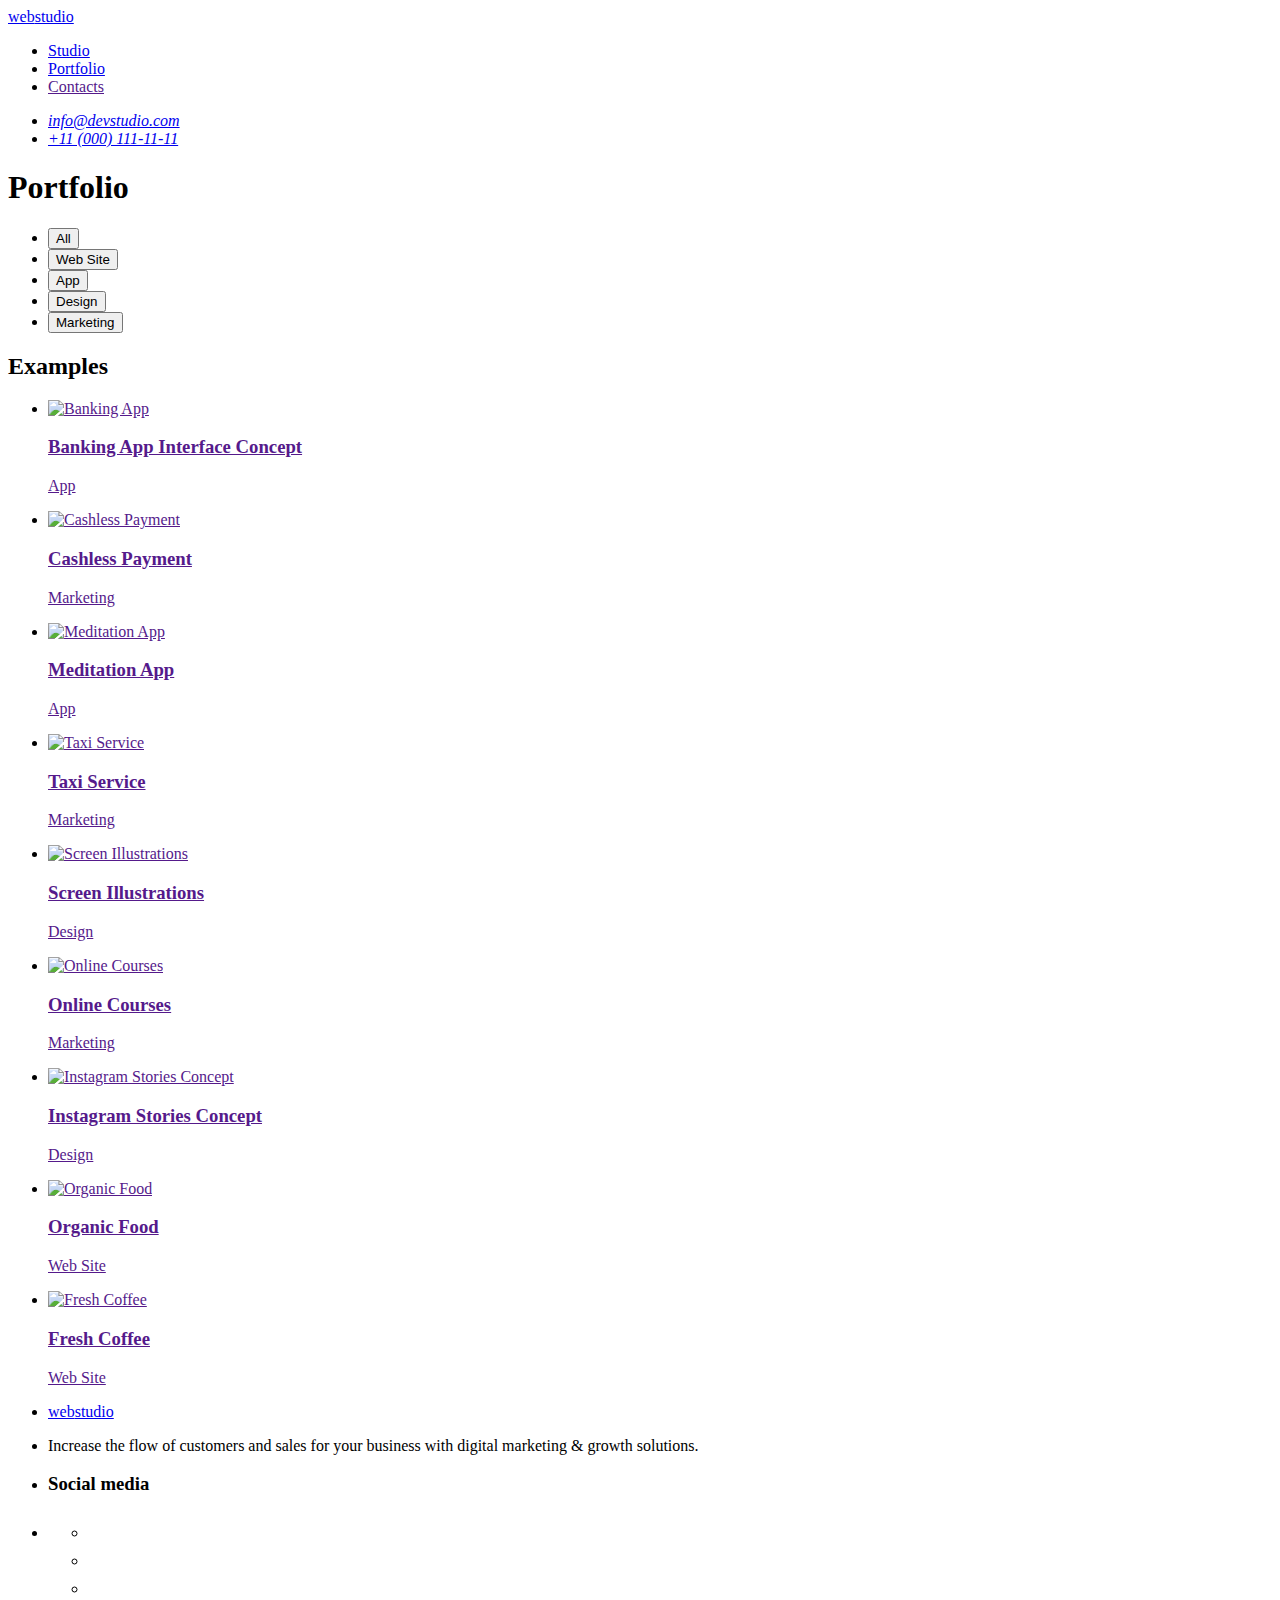
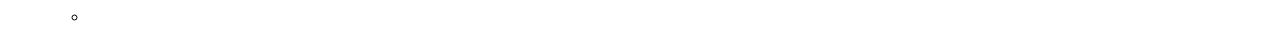
==== portfolio.html @ ac3d9eaf "update" ====
<!DOCTYPE html>
<html lang="en">

<head>
    <meta charset="UTF-8" />
    <meta http-equiv="X-UA-Compatible" content="IE=edge" />
    <meta name="viewport" content="width=device-width, initial-scale=1.0" />
    <link rel="preconnect" href="https://fonts.googleapis.com" />
    <link rel="preconnect" href="https://fonts.gstatic.com" crossorigin />
    <link
        href="https://fonts.googleapis.com/css2?family=Raleway:wght@800&family=Roboto:wght@400;500;700;900&display=swap"
        rel="stylesheet" />
    <link rel="stylesheet" href="https://cdnjs.cloudflare.com/ajax/libs/modern-normalize/1.1.0/modern-normalize.min.css"
        integrity="sha512-wpPYUAdjBVSE4KJnH1VR1HeZfpl1ub8YT/NKx4PuQ5NmX2tKuGu6U/JRp5y+Y8XG2tV+wKQpNHVUX03MfMFn9Q=="
        crossorigin="anonymous" referrerpolicy="no-referrer" />
    <link rel="stylesheet" href="./css/styles.css" />
    <title>Portfolio</title>
</head>

<body>
    <header class="header">
        <div class="container header-wrap">
            <nav class="nav">
                <a href="./index.html"><span class="logo-text">web</span><span
                        class="logo-text logo-text-right">studio</span></a>
                <ul class="nav-list">
                    <li>
                        <a class="nav-item-text" href="./index.html">Studio</a>
                    </li>
                    <li>
                        <a class="nav-item-text active" href="./portfolio.html">Portfolio</a>
                    </li>
                    <li><a class="nav-item-text" href="">Contacts</a></li>
                </ul>
            </nav>
            <address class="address">
                <ul class="address-list">
                    <li>
                        <a class="address-item-text mail-link" href="mailto:info@devstudio.com">info@devstudio.com</a>
                    </li>
                    <li>
                        <a class="address-item-text" href="tel:+110001111111">+11 (000) 111-11-11</a>
                    </li>
                </ul>
            </address>
        </div>
    </header>
    <main>
        <section class="section portfolio">
            <div class="container">
                <h1 class="visually-hidden">Portfolio</h1>
                <ul class="filters-list">
                    <li><button type="button" class="filters-btn">All</button></li>
                    <li><button type="button" class="filters-btn">Web Site</button></li>
                    <li><button type="button" class="filters-btn">App</button></li>
                    <li><button type="button" class="filters-btn">Design</button></li>
                    <li>
                        <button type="button" class="filters-btn">Marketing</button>
                    </li>
                </ul>
                <h2 class="visually-hidden">Examples</h2>
                <ul class="examples-list">
                    <li class="examples-item">
                        <a class="examples-link" href="">
                            <img src="./images/example-card-1.jpg" alt="Banking App" width="360" height="300" />
                            <div class="card-bottom">
                                <h3 class="examples-title">Banking App Interface Concept</h3>
                                <p class="examples-text">App</p>
                            </div>
                        </a>
                    </li>
                    <li class="examples-item">
                        <a class="examples-link" href="">
                            <img src="./images/example-card-2.jpg" alt="Cashless Payment" width="360" height="300" />
                            <div class="card-bottom">
                                <h3 class="examples-title">Cashless Payment</h3>
                                <p class="examples-text">Marketing</p>
                            </div>
                        </a>
                    </li>
                    <li class="examples-item">
                        <a class="examples-link" href="">
                            <img src="./images/example-card-3.jpg" alt="Meditation App" width="360" height="300" />
                            <div class="card-bottom">
                                <h3 class="examples-title">Meditation App</h3>
                                <p class="examples-text">App</p>
                            </div>
                        </a>
                    </li>
                    <li class="examples-item">
                        <a class="examples-link" href="">
                            <img src="./images/example-card-4.jpg" alt="Taxi Service" width="360" height="300" />
                            <div class="card-bottom">
                                <h3 class="examples-title">Taxi Service</h3>
                                <p class="examples-text">Marketing</p>
                            </div>
                        </a>
                    </li>
                    <li class="examples-item">
                        <a class="examples-link" href="">
                            <img src="./images/example-card-5.jpg" alt="Screen Illustrations" width="360"
                                height="300" />
                            <div class="card-bottom">
                                <h3 class="examples-title">Screen Illustrations</h3>
                                <p class="examples-text">Design</p>
                            </div>
                        </a>
                    </li>
                    <li class="examples-item">
                        <a class="examples-link" href="">
                            <img src="./images/example-card-6.jpg" alt="Online Courses" width="360" height="300" />
                            <div class="card-bottom">
                                <h3 class="examples-title">Online Courses</h3>
                                <p class="examples-text">Marketing</p>
                            </div>
                        </a>
                    </li>
                    <li class="examples-item">
                        <a class="examples-link" href="">
                            <img src="./images/example-card-7.jpg" alt="Instagram Stories Concept" width="360"
                                height="300" />
                            <div class="card-bottom">
                                <h3 class="examples-title">Instagram Stories Concept</h3>
                                <p class="examples-text">Design</p>
                            </div>
                        </a>
                    </li>
                    <li class="examples-item">
                        <a class="examples-link" href="">
                            <img src="./images/example-card-8.jpg" alt="Organic Food" width="360" height="300" />
                            <div class="card-bottom">
                                <h3 class="examples-title">Organic Food</h3>
                                <p class="examples-text">Web Site</p>
                            </div>
                        </a>
                    </li>
                    <li class="examples-item">
                        <a class="examples-link" href="">
                            <img src="./images/example-card-9.jpg" alt="Fresh Coffee" width="360" height="300" />
                            <div class="card-bottom">
                                <h3 class="examples-title">Fresh Coffee</h3>
                                <p class="examples-text">Web Site</p>
                            </div>
                        </a>
                    </li>
                </ul>
            </div>
        </section>
    </main>
    <footer class="footer">
        <div class="container footer-flex">
            <ul class="f-logo-list">
                <li>
                    <a href="./index.html" class="footer-logo"><span class="f-logo-text">web</span><span
                            class="f-logo-text f-logo-text-right">studio</span></a>
                </li>
                <li>
                    <p class="footer-text">
                        Increase the flow of customers and sales for your business with digital
                        marketing & growth solutions.
                    </p>
                </li>
            </ul>
            <ul>
                <li>
                    <h3 class="soc-title">Social media</h3>
                </li>
                <li class="f-soc">
                    <ul class="f-soc-list">
                        <li class="f-soc-item">
                            <a href="" class="f-soc-link">
                                <svg class="f-soc-icon" width="24" height="24">
                                    <use href="./images/icons.svg#icon-instagram"></use>
                                </svg>
                            </a>
                        </li>
                        <li class="f-soc-item">
                            <a href="" class="f-soc-link">
                                <svg class="f-soc-icon width=" 24" height="24"">
                    <use href=" ./images/icons.svg#icon-twitter"></use>
                                </svg>
                            </a>
                        </li>
                        <li class="f-soc-item">
                            <a href="" class="f-soc-link">
                                <svg class="f-soc-icon" width="24" height="24">
                                    <use href="./images/icons.svg#icon-facebook"></use>
                                </svg>
                            </a>
                        </li>
                        <li class="f-soc-item">
                            <a href="" class="f-soc-link">
                                <svg class="f-soc-icon" width="24" height="24">
                                    <use href="./images/icons.svg#icon-linkedin"></use>
                                </svg>
                            </a>
                        </li>
                    </ul>
                </li>
            </ul>
        </div>
    </footer>
</body>

</html>
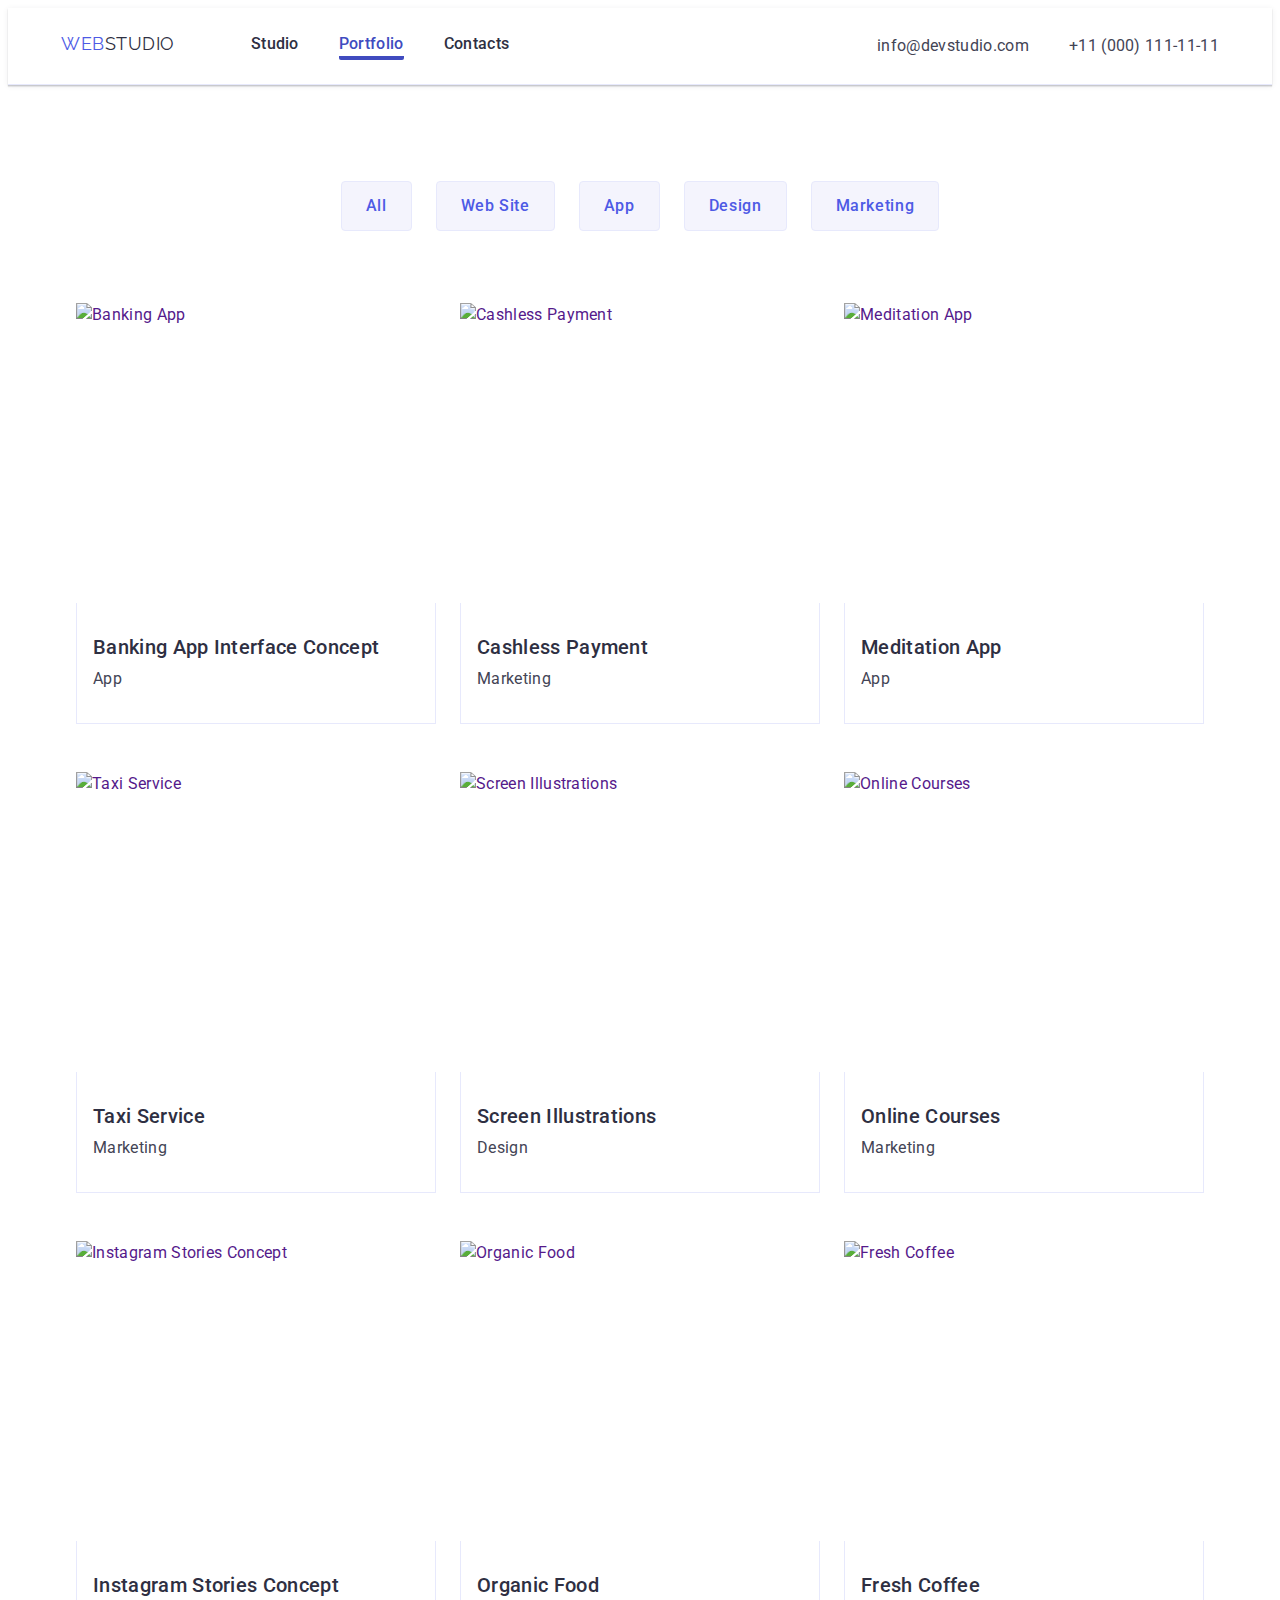
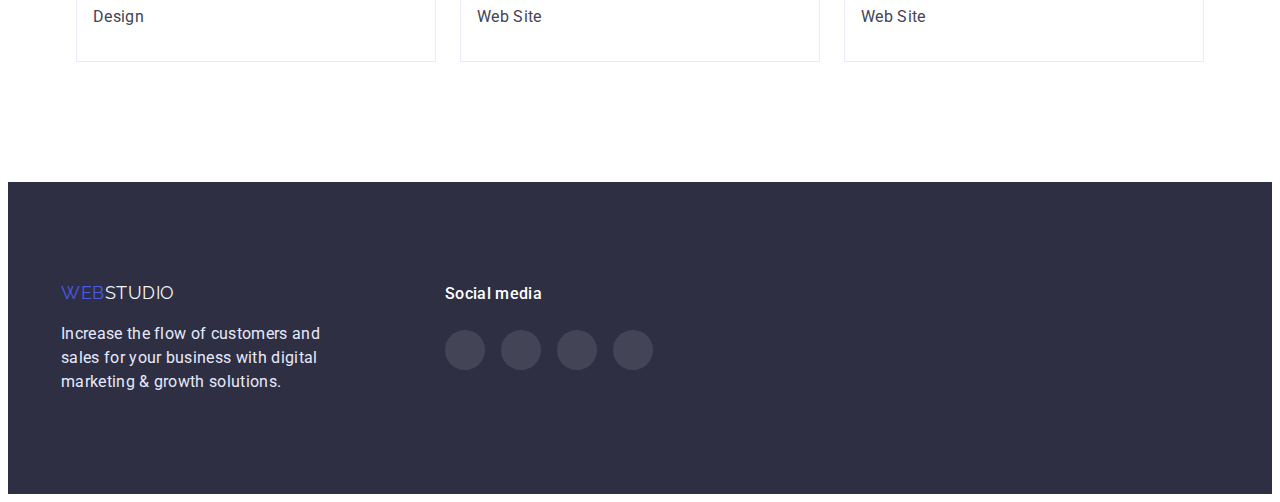
==== commit 846ecc6f: "upgrade" ====
--- a/portfolio.html
+++ b/portfolio.html
@@ -13,7 +13,7 @@
     <link rel="stylesheet" href="https://cdnjs.cloudflare.com/ajax/libs/modern-normalize/1.1.0/modern-normalize.min.css"
         integrity="sha512-wpPYUAdjBVSE4KJnH1VR1HeZfpl1ub8YT/NKx4PuQ5NmX2tKuGu6U/JRp5y+Y8XG2tV+wKQpNHVUX03MfMFn9Q=="
         crossorigin="anonymous" referrerpolicy="no-referrer" />
-    <link rel="stylesheet" href="./css/styles.css" />
+    <link rel="stylesheet" href="./css/style.css" />
     <title>Portfolio</title>
 </head>
 
@@ -170,28 +170,28 @@
                         <li class="f-soc-item">
                             <a href="" class="f-soc-link">
                                 <svg class="f-soc-icon" width="24" height="24">
-                                    <use href="./images/icons.svg#icon-instagram"></use>
+                                    <use href="./images/icons.svg#icon-instagram-2"></use>
                                 </svg>
                             </a>
                         </li>
                         <li class="f-soc-item">
                             <a href="" class="f-soc-link">
                                 <svg class="f-soc-icon width=" 24" height="24"">
-                    <use href=" ./images/icons.svg#icon-twitter"></use>
+                    <use href=" ./images/icons.svg#icon-twitter-1"></use>
                                 </svg>
                             </a>
                         </li>
                         <li class="f-soc-item">
                             <a href="" class="f-soc-link">
                                 <svg class="f-soc-icon" width="24" height="24">
-                                    <use href="./images/icons.svg#icon-facebook"></use>
+                                    <use href="./images/icons.svg#icon-facebook-1"></use>
                                 </svg>
                             </a>
                         </li>
                         <li class="f-soc-item">
                             <a href="" class="f-soc-link">
                                 <svg class="f-soc-icon" width="24" height="24">
-                                    <use href="./images/icons.svg#icon-linkedin"></use>
+                                    <use href="./images/icons.svg#icon-linkedin-1"></use>
                                 </svg>
                             </a>
                         </li>
--- a/css/style.css
+++ b/css/style.css
@@ -0,0 +1,555 @@
+/* =========RESET=========== */
+a {
+  text-decoration: none;
+  display: block;
+}
+
+p,
+h1,
+h2,
+h3,
+h4,
+h5,
+h6 {
+  margin: 0;
+}
+
+ul {
+  margin: 0;
+  padding-left: 0;
+  list-style-type: none;
+}
+
+button {
+  cursor: pointer;
+}
+
+img {
+  display: block;
+}
+
+/* ===========STYLES===================== */
+body {
+  font-family: "Roboto", "FF DIN", sans-serif;
+  color: var(--body-color);
+  line-height: 1.5;
+  letter-spacing: 0.02em;
+}
+
+:root {
+  --body-color: #434455;
+  --navy-blue: #2e2f42;
+  --white: #ffffff;
+  --ocean: #404bbf;
+  --iris: #4d5ae5;
+  --cloud: #f4f4fd;
+  --cornflower: #e7e9fc;
+  --light-slate: #8e8f99;
+  --icon-grey: rgba(255, 255, 255, 0.1);
+  --green: #31d0aa;
+}
+
+.container {
+  width: 100%;
+  max-width: 1158px;
+  padding-left: 15px;
+  padding-right: 15px;
+  margin: 0 auto;
+  /* outline: 2px solid red; */
+}
+
+.section {
+  padding-top: 120px;
+  padding-bottom: 120px;
+}
+
+/* --------HEADER--------- */
+.header {
+  padding-top: 24px;
+  padding-bottom: 24px;
+  border-bottom: 1px solid var(--cornflower);
+  box-shadow: 0px 2px 1px rgba(46, 47, 66, 0.08),
+    0px 1px 1px rgba(46, 47, 66, 0.16), 0px 1px 6px rgba(46, 47, 66, 0.08);
+}
+
+.header-wrap {
+  display: flex;
+  flex-wrap: wrap;
+  align-items: center;
+}
+
+.logo-text {
+  font-family: "Raleway", sans-serif;
+  font-size: 18px;
+  line-height: 1.33;
+  letter-spacing: 0.03em;
+  color: var(--iris);
+  text-transform: uppercase;
+}
+
+.logo-text-right {
+  color: var(--navy-blue);
+}
+
+.nav {
+  display: flex;
+  gap: 76px;
+  flex-grow: 1;
+}
+
+.nav-list {
+  display: flex;
+  gap: 40px;
+}
+
+.nav-item-text {
+  font-weight: 500;
+  color: var(--navy-blue);
+}
+
+.nav-item-text:hover {
+  color: var(--ocean);
+}
+
+.nav-item-text:focus {
+  color: var(--ocean);
+}
+
+.nav-item-text:active,
+.active {
+  color: var(--ocean);
+  border-bottom: 4px solid var(--ocean);
+  border-radius: 2px;
+}
+
+.address {
+  flex-grow: 1;
+}
+
+.address-list {
+  font-style: normal;
+  display: flex;
+  gap: 40px;
+  justify-content: end;
+}
+
+.mail-link:hover {
+  color: var(--ocean);
+}
+
+.mail-link:focus {
+  color: var(--ocean);
+}
+
+.address-item-text {
+  color: var(--body-color);
+}
+
+/* --------HERO--------- */
+.section-hero {
+  /* background-color: var(--navy-blue); */
+  padding-top: 188px;
+  padding-bottom: 188px;
+  background-image: linear-gradient(
+      rgba(46, 47, 66, 0.7),
+      rgba(46, 47, 66, 0.7)
+    ),
+    url(../images/people-office1.jpg);
+  background-repeat: no-repeat;
+  background-position: center;
+  background-size: cover;
+  max-width: 1440px;
+  margin-left: auto;
+  margin-right: auto;
+}
+
+.hero {
+  display: flex;
+  flex-direction: column;
+  align-items: center;
+}
+
+.hero-title {
+  width: 496px;
+  font-size: 56px;
+  line-height: 1.07;
+  color: var(--white);
+  text-align: center;
+  margin-bottom: 48px;
+}
+
+.hero-btn {
+  background-color: var(--iris);
+  color: var(--white);
+  border: none;
+  border-radius: 4px;
+  box-shadow: 0px 4px 4px rgba(0, 0, 0, 0.15);
+  display: block;
+  width: 169px;
+  height: 56px;
+  padding: 16px 32px;
+}
+
+.hero-btn:hover {
+  background-color: var(--ocean);
+}
+
+/* --------OUR FEATURES--------- */
+
+.features-list {
+  display: flex;
+  gap: 24px;
+  flex-wrap: wrap;
+}
+
+.features-item {
+  width: 264px;
+}
+.icon-wraper {
+  display: block;
+  width: 264px;
+  height: 112px;
+  padding: 24px 100px;
+  background-color: var(--cloud);
+  border-radius: 4px;
+  margin-bottom: 8px;
+}
+.features-icon {
+  width: 64px;
+  height: 64px;
+}
+
+.features-title {
+  font-weight: 500;
+  font-size: 20px;
+  line-height: 1.2;
+  color: var(--navy-blue);
+  margin-bottom: 8px;
+}
+
+.features-text {
+}
+
+/* --------DOING--------- */
+.section-doing {
+  padding-top: 0;
+}
+
+.doing {
+  display: flex;
+  flex-direction: column;
+  flex-wrap: wrap;
+  align-items: center;
+}
+
+.doing-title {
+  width: 323px;
+  font-size: 36px;
+  line-height: 1.11;
+  color: var(--navy-blue);
+  text-transform: capitalize;
+  margin-bottom: 72px;
+}
+
+.doing-list {
+  display: flex;
+  flex-wrap: wrap;
+  gap: 24px;
+}
+
+.doing-image {
+  border: 1px solid var(--cornflower);
+  display: block;
+}
+
+/* --------TEAM--------- */
+.section-team {
+  background-color: var(--cloud);
+}
+
+.team {
+  display: flex;
+  flex-direction: column;
+  flex-wrap: wrap;
+  align-items: center;
+}
+
+.team-title {
+  width: 162px;
+  font-size: 36px;
+  line-height: 1.11;
+  color: var(--navy-blue);
+  text-transform: capitalize;
+  margin-bottom: 72px;
+}
+
+.team-list {
+  display: flex;
+  flex-wrap: wrap;
+  gap: 24px;
+}
+
+.team-card {
+  display: flex;
+  flex-direction: column;
+  align-items: center;
+  background: var(--white);
+  box-shadow: 0px 1px 6px rgba(46, 47, 66, 0.08),
+    0px 1px 1px rgba(46, 47, 66, 0.16), 0px 2px 1px rgba(46, 47, 66, 0.08);
+  border-radius: 0px 0px 4px 4px;
+  padding-bottom: 32px;
+}
+
+.team-name {
+  font-weight: 500;
+  font-size: 20px;
+  line-height: 1.2;
+  color: var(--navy-blue);
+  margin-top: 32px;
+  margin-bottom: 8px;
+}
+
+.card-soc-list {
+  display: flex;
+  gap: 24px;
+
+  align-items: center;
+  margin-top: 8px;
+}
+
+.card-soc-item {
+  width: 40px;
+  height: 40px;
+}
+
+.card-soc-link {
+  width: 100%;
+  height: 100%;
+  display: flex;
+  justify-content: center;
+  align-items: center;
+  border-radius: 50%;
+  background-color: var(--iris);
+}
+
+.card-soc-link:is(:hover, :focus) {
+  background-color: var(--ocean);
+}
+
+/* =============CUSTOMERS======= */
+.customers-title {
+  font-size: 36px;
+  line-height: 1.11;
+  text-transform: capitalize;
+  text-align: center;
+  color: var(--navy-blue);
+}
+
+.customers-list {
+  display: flex;
+  gap: 24px;
+  justify-content: center;
+  align-items: center;
+  margin-top: 72px;
+}
+
+.customers-item {
+  width: calc((100% - 120px) / 6);
+  height: 88px;
+}
+
+.customers-link {
+  width: 100%;
+  height: 100%;
+  border: 1px solid var(--light-slate);
+  border-radius: 4px;
+  display: flex;
+  align-items: center;
+  justify-content: center;
+  color: var(--light-slate);
+}
+
+.customers-icon {
+  fill: currentColor;
+  display: block;
+}
+
+.customers-link:is(:hover, :focus) {
+  border-color: var(--ocean);
+  color: var(--ocean);
+}
+
+/* --------FOOTER--------- */
+.footer {
+  background-color: var(--navy-blue);
+  padding-top: 100px;
+  padding-bottom: 100px;
+}
+
+.footer-flex {
+  display: flex;
+  gap: 120px;
+}
+
+.f-logo-list {
+  display: flex;
+  flex-direction: column;
+  gap: 16px;
+}
+
+.footer-logo {
+}
+
+.footer-text {
+  color: var(--cornflower);
+  width: 264px;
+}
+
+.f-logo-text {
+  font-family: "Raleway", sans-serif;
+  font-size: 18px;
+  line-height: 1.16;
+  letter-spacing: 0.03em;
+  color: var(--iris);
+  text-transform: uppercase;
+}
+
+.f-logo-text-right {
+  color: var(--cloud);
+}
+
+.soc-title {
+  color: var(--white);
+  font-weight: 500;
+  font-size: 16px;
+}
+
+.f-soc {
+  display: flex;
+  flex-direction: column;
+  margin-top: 24px;
+}
+
+.f-soc-list {
+  display: flex;
+  gap: 16px;
+}
+
+.f-soc-item {
+  width: 40px;
+  height: 40px;
+}
+
+.f-soc-link {
+  width: 100%;
+  height: 100%;
+  border-radius: 50%;
+  background-color: var(--icon-grey);
+  display: flex;
+  justify-content: center;
+  align-items: center;
+}
+
+.f-soc-icon {
+  display: block;
+  fill: var(--cloud);
+}
+
+.f-soc-link:is(:hover, :focus) {
+  background-color: var(--green);
+}
+
+/* --------HIDDEN--------- */
+.visually-hidden {
+  position: absolute;
+  width: 1px;
+  height: 1px;
+  margin: -1px;
+  border: 0;
+  padding: 0;
+
+  white-space: nowrap;
+  clip-path: inset(100%);
+  clip: rect(0 0 0 0);
+  overflow: hidden;
+}
+
+/* --------PORTFOLIO--------- */
+/* --------FILTERS--------- */
+.portfolio {
+  padding-top: 96px;
+}
+
+.filters-list {
+  display: flex;
+  gap: 24px;
+  justify-content: center;
+  flex-wrap: wrap;
+  margin-bottom: 72px;
+}
+
+.filters-btn {
+  font-family: "Roboto", "FF DIN", sans-serif;
+  font-weight: 500;
+  font-size: 16px;
+  line-height: 1.5;
+  letter-spacing: 0.04em;
+  color: var(--iris);
+  background-color: var(--cloud);
+  border: 1px solid var(--cornflower);
+  border-radius: 4px;
+  padding: 12px 24px;
+}
+
+.filters-btn:is(:hover, :focus) {
+  background-color: var(--ocean);
+  color: var(--white);
+  box-shadow: 0px 3px 1px rgba(0, 0, 0, 0.1), 0px 2px 1px rgba(0, 0, 0, 0.08),
+    0px 2px 2px rgba(0, 0, 0, 0.12);
+}
+
+/* --------EXAMPLES--------- */
+
+.examples-list {
+  display: flex;
+  flex-wrap: wrap;
+  gap: 48px;
+  column-gap: 24px;
+  justify-content: center;
+}
+
+.examples-item {
+}
+
+.examples-link {
+  display: block;
+  width: 100%;
+  height: 100%;
+}
+
+.card-bottom {
+  padding: 32px 16px;
+  border-bottom: 1px solid var(--cornflower);
+  border-right: 1px solid var(--cornflower);
+  border-left: 1px solid var(--cornflower);
+}
+
+.examples-link:is(:hover, :focus) > .card-bottom {
+  border-bottom: 1px solid var(--cloud);
+  border-right: 1px solid var(--cloud);
+  border-left: 1px solid var(--cloud);
+  box-shadow: 0px 1px 6px rgba(46, 47, 66, 0.08),
+    0px 1px 1px rgba(46, 47, 66, 0.16), 0px 2px 1px rgba(46, 47, 66, 0.08);
+}
+
+.examples-title {
+  font-weight: 500;
+  font-size: 20px;
+  line-height: 1.2;
+  color: var(--navy-blue);
+  padding-bottom: 8px;
+}
+
+.examples-text {
+  color: var(--body-color);
+}
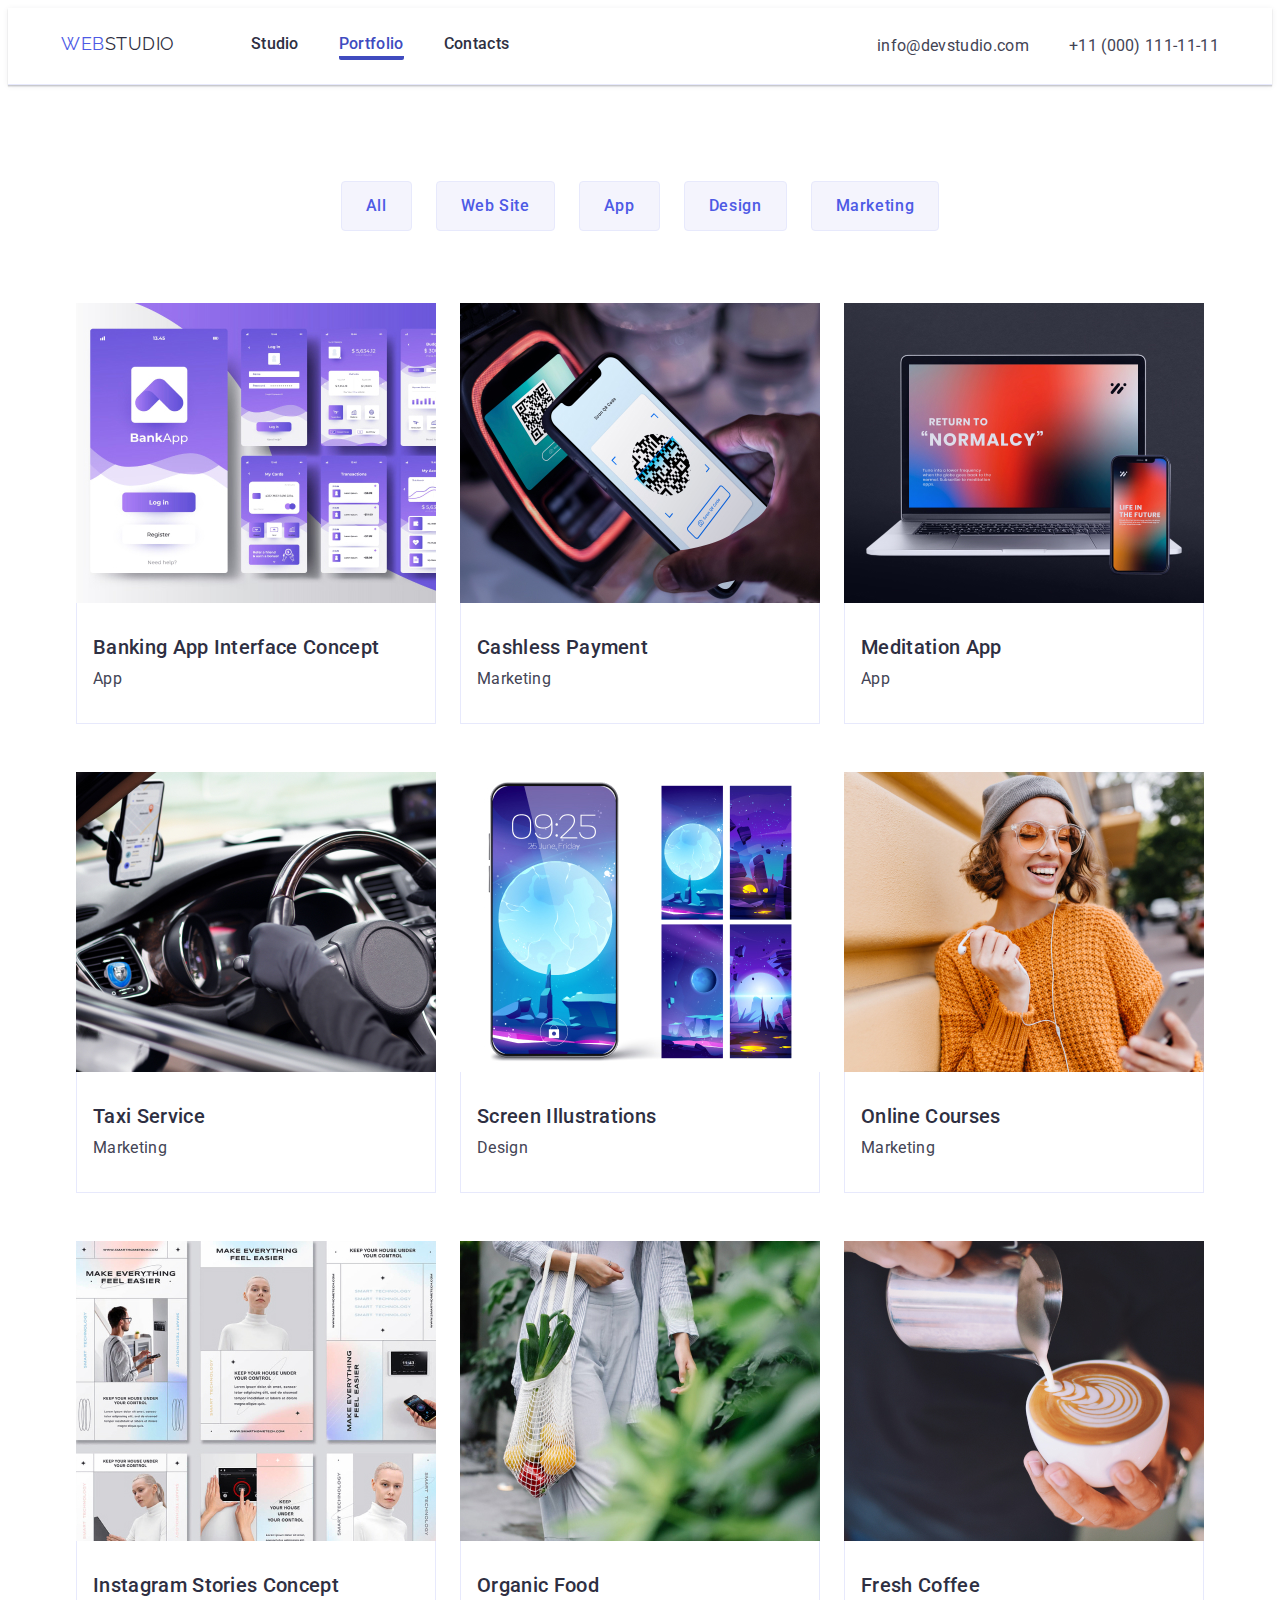
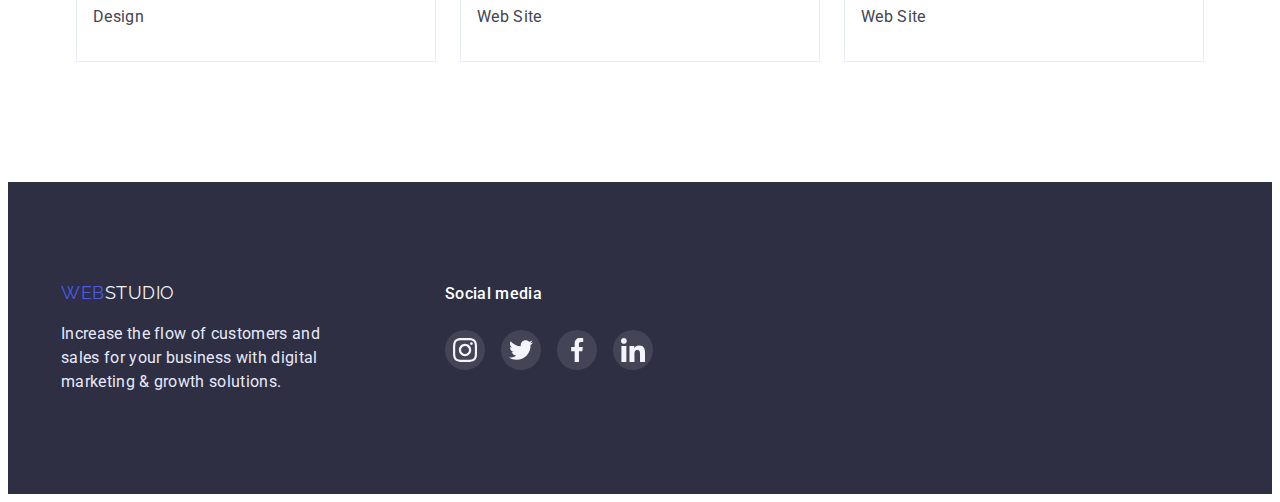
==== commit 9f3970d3: "upgrade portfolio" ====
--- a/portfolio.html
+++ b/portfolio.html
@@ -62,7 +62,7 @@
                 <ul class="examples-list">
                     <li class="examples-item">
                         <a class="examples-link" href="">
-                            <img src="./images/example-card-1.jpg" alt="Banking App" width="360" height="300" />
+                            <img src="./Images/example-card-1.jpg" alt="Banking App" width="360" height="300" />
                             <div class="card-bottom">
                                 <h3 class="examples-title">Banking App Interface Concept</h3>
                                 <p class="examples-text">App</p>
@@ -71,7 +71,7 @@
                     </li>
                     <li class="examples-item">
                         <a class="examples-link" href="">
-                            <img src="./images/example-card-2.jpg" alt="Cashless Payment" width="360" height="300" />
+                            <img src="./Images/example-card-2.jpg" alt="Cashless Payment" width="360" height="300" />
                             <div class="card-bottom">
                                 <h3 class="examples-title">Cashless Payment</h3>
                                 <p class="examples-text">Marketing</p>
@@ -80,7 +80,7 @@
                     </li>
                     <li class="examples-item">
                         <a class="examples-link" href="">
-                            <img src="./images/example-card-3.jpg" alt="Meditation App" width="360" height="300" />
+                            <img src="./Images/example-card-3.jpg" alt="Meditation App" width="360" height="300" />
                             <div class="card-bottom">
                                 <h3 class="examples-title">Meditation App</h3>
                                 <p class="examples-text">App</p>
@@ -89,7 +89,7 @@
                     </li>
                     <li class="examples-item">
                         <a class="examples-link" href="">
-                            <img src="./images/example-card-4.jpg" alt="Taxi Service" width="360" height="300" />
+                            <img src="./Images/example-card-4.jpg" alt="Taxi Service" width="360" height="300" />
                             <div class="card-bottom">
                                 <h3 class="examples-title">Taxi Service</h3>
                                 <p class="examples-text">Marketing</p>
@@ -98,7 +98,7 @@
                     </li>
                     <li class="examples-item">
                         <a class="examples-link" href="">
-                            <img src="./images/example-card-5.jpg" alt="Screen Illustrations" width="360"
+                            <img src="./Images/example-card-5.jpg" alt="Screen Illustrations" width="360"
                                 height="300" />
                             <div class="card-bottom">
                                 <h3 class="examples-title">Screen Illustrations</h3>
@@ -108,7 +108,7 @@
                     </li>
                     <li class="examples-item">
                         <a class="examples-link" href="">
-                            <img src="./images/example-card-6.jpg" alt="Online Courses" width="360" height="300" />
+                            <img src="./Images/example-card-6.jpg" alt="Online Courses" width="360" height="300" />
                             <div class="card-bottom">
                                 <h3 class="examples-title">Online Courses</h3>
                                 <p class="examples-text">Marketing</p>
@@ -117,7 +117,7 @@
                     </li>
                     <li class="examples-item">
                         <a class="examples-link" href="">
-                            <img src="./images/example-card-7.jpg" alt="Instagram Stories Concept" width="360"
+                            <img src="./Images/example-card-7.jpg" alt="Instagram Stories Concept" width="360"
                                 height="300" />
                             <div class="card-bottom">
                                 <h3 class="examples-title">Instagram Stories Concept</h3>
@@ -127,7 +127,7 @@
                     </li>
                     <li class="examples-item">
                         <a class="examples-link" href="">
-                            <img src="./images/example-card-8.jpg" alt="Organic Food" width="360" height="300" />
+                            <img src="./Images/example-card-8.jpg" alt="Organic Food" width="360" height="300" />
                             <div class="card-bottom">
                                 <h3 class="examples-title">Organic Food</h3>
                                 <p class="examples-text">Web Site</p>
@@ -136,7 +136,7 @@
                     </li>
                     <li class="examples-item">
                         <a class="examples-link" href="">
-                            <img src="./images/example-card-9.jpg" alt="Fresh Coffee" width="360" height="300" />
+                            <img src="./Images/example-card-9.jpg" alt="Fresh Coffee" width="360" height="300" />
                             <div class="card-bottom">
                                 <h3 class="examples-title">Fresh Coffee</h3>
                                 <p class="examples-text">Web Site</p>
@@ -170,28 +170,28 @@
                         <li class="f-soc-item">
                             <a href="" class="f-soc-link">
                                 <svg class="f-soc-icon" width="24" height="24">
-                                    <use href="./images/icons.svg#icon-instagram-2"></use>
+                                    <use href="./Images/icons.svg#icon-instagram-1"></use>
                                 </svg>
                             </a>
                         </li>
                         <li class="f-soc-item">
                             <a href="" class="f-soc-link">
                                 <svg class="f-soc-icon width=" 24" height="24"">
-                    <use href=" ./images/icons.svg#icon-twitter-1"></use>
+                    <use href=" ./Images/icons.svg#icon-twitter-1"></use>
                                 </svg>
                             </a>
                         </li>
                         <li class="f-soc-item">
                             <a href="" class="f-soc-link">
                                 <svg class="f-soc-icon" width="24" height="24">
-                                    <use href="./images/icons.svg#icon-facebook-1"></use>
+                                    <use href="./Images/icons.svg#icon-facebook-1"></use>
                                 </svg>
                             </a>
                         </li>
                         <li class="f-soc-item">
                             <a href="" class="f-soc-link">
                                 <svg class="f-soc-icon" width="24" height="24">
-                                    <use href="./images/icons.svg#icon-linkedin-1"></use>
+                                    <use href="./Images/icons.svg#icon-linkedin-1"></use>
                                 </svg>
                             </a>
                         </li>
